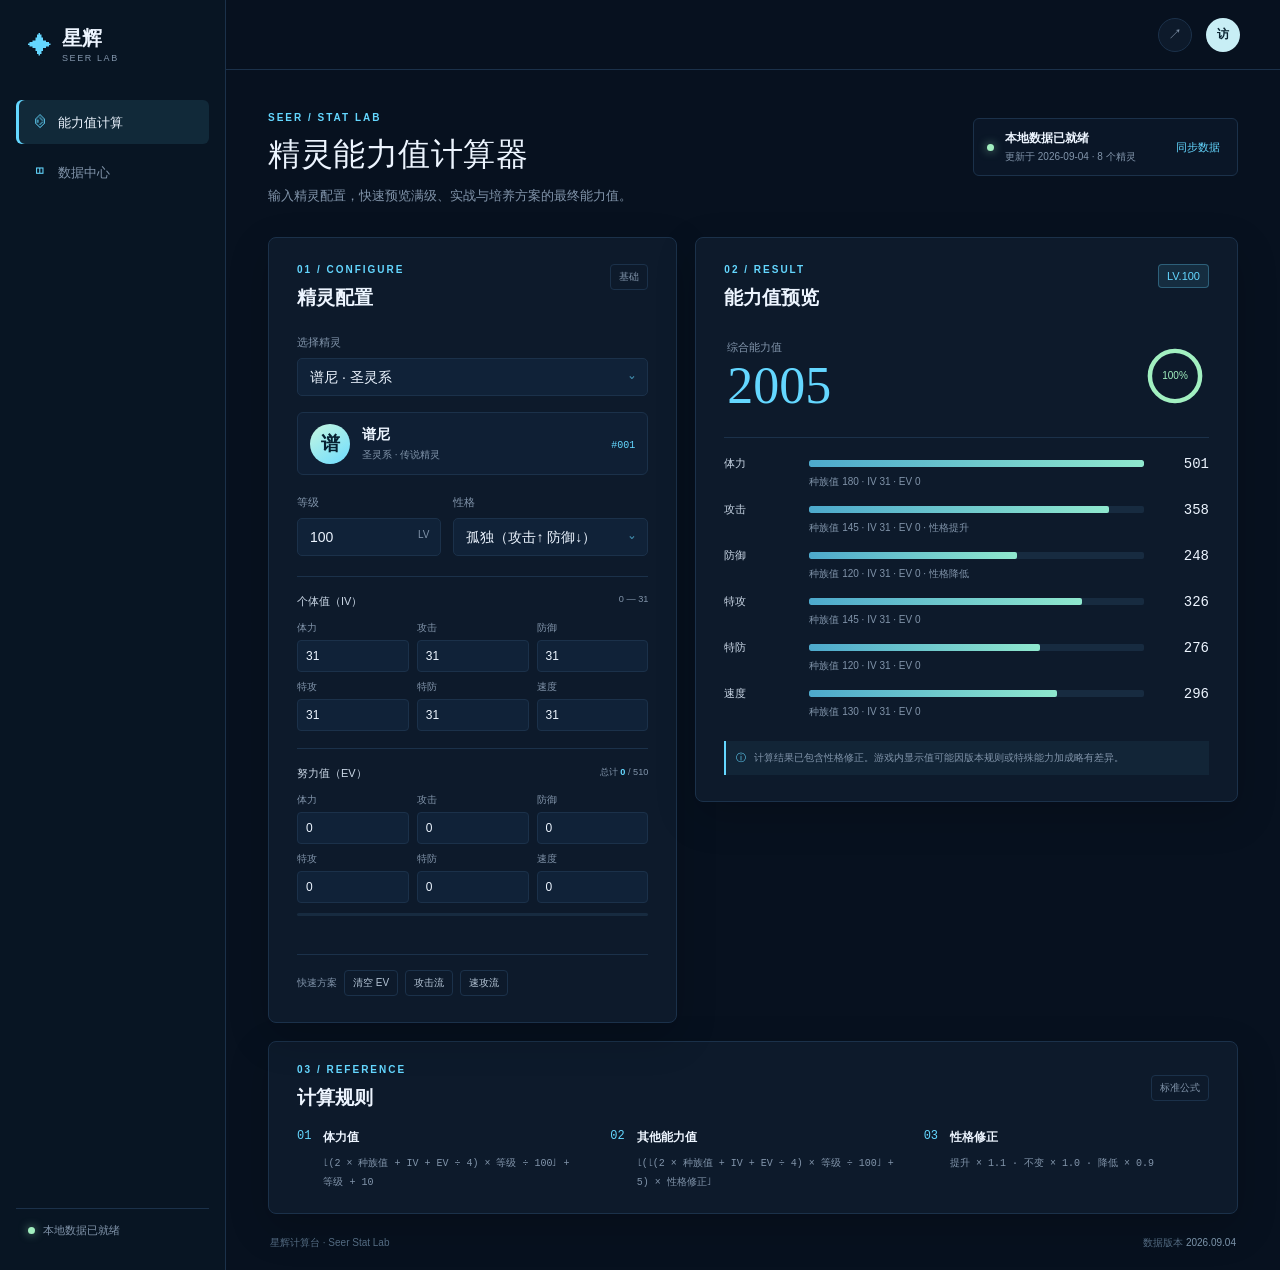
==== android/app/src/main/assets/index.html @ a3d798e8 "feat: add Seer stat calculator web and Android shell" ====
<!doctype html>
<html lang="zh-CN">
<head>
  <meta charset="utf-8">
  <meta name="viewport" content="width=device-width, initial-scale=1, viewport-fit=cover">
  <meta name="theme-color" content="#07111f">
  <meta name="description" content="赛尔号精灵能力值计算器">
  <title>星辉计算台 · 赛尔号能力值</title>
  <link rel="stylesheet" href="styles.css">
</head>
<body>
  <div class="app-shell">
    <aside class="sidebar">
      <div class="brand-mark"><span>✦</span><div><strong>星辉</strong><small>SEER LAB</small></div></div>
      <nav aria-label="主导航">
        <button class="nav-item active" type="button"><span class="nav-icon">⌬</span>能力值计算</button>
        <button class="nav-item" type="button" id="navData"><span class="nav-icon">◫</span>数据中心</button>
      </nav>
      <div class="sidebar-foot"><span class="status-dot"></span><span id="sideDataStatus">本地数据已就绪</span></div>
    </aside>

    <main class="main-content">
      <header class="topbar">
        <div class="mobile-brand"><span>✦</span>星辉计算台</div>
        <div class="topbar-actions"><button class="icon-button" id="copyLink" type="button" title="复制当前配置链接" aria-label="复制当前配置链接">↗</button><button class="avatar" type="button" title="访客">访</button></div>
      </header>

      <div class="content-wrap">
        <section class="intro-row">
          <div><p class="eyebrow">SEER / STAT LAB</p><h1>精灵能力值计算器</h1><p class="intro-copy">输入精灵配置，快速预览满级、实战与培养方案的最终能力值。</p></div>
          <div class="data-status"><span class="status-dot"></span><div><strong id="dataStatus">数据加载中</strong><small id="dataUpdated">正在读取本地数据</small></div><button id="syncData" class="text-button" type="button">同步数据</button></div>
        </section>

        <section class="workspace-grid">
          <form class="panel setup-panel" id="setupForm">
            <div class="panel-heading"><div><p class="section-kicker">01 / CONFIGURE</p><h2>精灵配置</h2></div><span class="panel-index">基础</span></div>
            <label class="field-label" for="speciesSelect">选择精灵</label>
            <div class="select-wrap"><select id="speciesSelect" aria-label="选择精灵"></select></div>
            <div class="species-preview"><div class="species-orb" id="speciesOrb">谱</div><div><strong id="speciesName">谱尼</strong><span id="speciesType">圣灵系 · 传说精灵</span></div><span class="species-id" id="speciesId">#001</span></div>
            <div class="field-grid two-col"><div><label class="field-label" for="levelInput">等级</label><div class="number-field"><input id="levelInput" type="number" min="1" max="100" value="100"><span>LV</span></div></div><div><label class="field-label" for="natureSelect">性格</label><div class="select-wrap"><select id="natureSelect"></select></div></div></div>
            <div class="field-heading"><span>个体值（IV）</span><small>0 — 31</small></div>
            <div class="compact-grid" id="ivFields"></div>
            <div class="field-heading"><span>努力值（EV）</span><small>总计 <b id="evTotal">0</b> / 510</small></div>
            <div class="compact-grid" id="evFields"></div>
            <div class="ev-meter"><span id="evMeterFill"></span></div>
            <div class="validation" id="validation" role="status"></div>
            <div class="preset-row"><span>快速方案</span><button type="button" data-preset="reset">清空 EV</button><button type="button" data-preset="attack">攻击流</button><button type="button" data-preset="speed">速攻流</button></div>
          </form>

          <section class="panel result-panel" aria-live="polite">
            <div class="panel-heading"><div><p class="section-kicker">02 / RESULT</p><h2>能力值预览</h2></div><span class="level-badge" id="resultLevel">LV.100</span></div>
            <div class="hero-stat"><div><span class="muted-label">综合能力值</span><div class="hero-number" id="totalStat">0</div></div><div class="hero-ring"><svg viewBox="0 0 42 42"><circle class="ring-bg" cx="21" cy="21" r="17"></circle><circle class="ring-value" id="ringValue" cx="21" cy="21" r="17"></circle></svg><span id="ringPercent">0%</span></div></div>
            <div class="stat-list" id="statList"></div>
            <div class="result-note"><span>ⓘ</span><p>计算结果已包含性格修正。游戏内显示值可能因版本规则或特殊能力加成略有差异。</p></div>
          </section>
        </section>

        <section class="panel formula-panel"><div class="formula-title"><div><p class="section-kicker">03 / REFERENCE</p><h2>计算规则</h2></div><span>标准公式</span></div><div class="formula-grid"><div class="formula-item"><span class="formula-num">01</span><div><strong>体力值</strong><code>⌊(2 × 种族值 + IV + EV ÷ 4) × 等级 ÷ 100⌋ + 等级 + 10</code></div></div><div class="formula-item"><span class="formula-num">02</span><div><strong>其他能力值</strong><code>⌊(⌊(2 × 种族值 + IV + EV ÷ 4) × 等级 ÷ 100⌋ + 5) × 性格修正⌋</code></div></div><div class="formula-item"><span class="formula-num">03</span><div><strong>性格修正</strong><code>提升 × 1.1 · 不变 × 1.0 · 降低 × 0.9</code></div></div></div></section>
        <footer><span>星辉计算台 · Seer Stat Lab</span><span>数据版本 <b id="footerVersion">—</b></span></footer>
      </div>
    </main>
  </div>
  <script src="app.js"></script>
</body>
</html>
---- android/app/src/main/assets/styles.css ----
:root{--bg:#07111f;--surface:#0d1a2b;--surface-2:#102238;--line:#1b314a;--text:#edf5ff;--muted:#8194aa;--accent:#64d7ff;--accent-2:#a2f0c0;--warning:#ffd37b;--danger:#ff9b9b;--radius:8px;--shadow:0 14px 40px rgba(0,0,0,.18)}
*{box-sizing:border-box}body{margin:0;background:var(--bg);color:var(--text);font-family:"Segoe UI","Microsoft YaHei",sans-serif;font-size:14px;letter-spacing:0}button,input,select{font:inherit}button{cursor:pointer}button:focus-visible,input:focus-visible,select:focus-visible{outline:2px solid var(--accent);outline-offset:2px}.app-shell{min-height:100vh;display:flex}.sidebar{width:226px;border-right:1px solid var(--line);padding:28px 16px 20px;display:flex;flex-direction:column;background:#081523}.brand-mark{display:flex;align-items:center;gap:10px;padding:0 12px 34px}.brand-mark>span,.mobile-brand>span{font-size:24px;color:var(--accent)}.brand-mark strong{font-family:Georgia,serif;font-size:20px;display:block;line-height:1}.brand-mark small{font-size:9px;letter-spacing:1.6px;color:var(--muted);display:block;margin-top:5px}.nav-item{width:100%;height:44px;text-align:left;color:var(--muted);background:transparent;border:0;border-radius:6px;padding:0 12px;margin:3px 0;font-size:13px}.nav-item.active{background:rgba(100,215,255,.1);color:var(--text);box-shadow:inset 3px 0 var(--accent)}.nav-icon{display:inline-grid;place-items:center;width:22px;color:var(--accent);font-size:17px;margin-right:8px}.sidebar-foot{margin-top:auto;padding:14px 12px;border-top:1px solid var(--line);font-size:11px;color:var(--muted);display:flex;align-items:center;gap:8px}.status-dot{width:7px;height:7px;border-radius:50%;background:var(--accent-2);display:inline-block;box-shadow:0 0 10px rgba(162,240,192,.65)}.main-content{flex:1;min-width:0}.topbar{height:70px;border-bottom:1px solid var(--line);display:flex;align-items:center;justify-content:flex-end;padding:0 40px}.mobile-brand{display:none}.topbar-actions{display:flex;align-items:center;gap:14px}.icon-button,.avatar{border:1px solid var(--line);background:var(--surface);color:var(--muted);width:34px;height:34px;border-radius:50%}.avatar{background:#c8eef5;color:#0b2432;border:0;font-size:12px;font-weight:700}.content-wrap{max-width:1220px;margin:0 auto;padding:42px 42px 22px}.intro-row{display:flex;align-items:flex-start;justify-content:space-between;gap:24px;margin-bottom:32px}.eyebrow,.section-kicker{color:var(--accent);font-size:10px;letter-spacing:2px;margin:0 0 10px;font-weight:700}.intro-row h1{font-family:Georgia,"Microsoft YaHei",serif;font-weight:500;font-size:32px;letter-spacing:.5px;margin:0}.intro-copy{margin:10px 0 0;color:var(--muted);font-size:13px}.data-status{margin-top:6px;display:flex;align-items:center;gap:11px;border:1px solid var(--line);background:rgba(13,26,43,.65);padding:11px 13px;border-radius:6px;min-width:265px}.data-status>div{display:flex;flex-direction:column;gap:3px;flex:1}.data-status strong{font-size:12px}.data-status small{color:var(--muted);font-size:10px}.text-button{border:0;background:transparent;color:var(--accent);font-size:11px;padding:4px}.workspace-grid{display:grid;grid-template-columns:minmax(360px, .86fr) minmax(460px,1.14fr);gap:18px;align-items:start}.panel{background:var(--surface);border:1px solid var(--line);border-radius:var(--radius);box-shadow:var(--shadow)}.setup-panel,.result-panel{padding:26px 28px}.panel-heading,.formula-title{display:flex;justify-content:space-between;align-items:flex-start;margin-bottom:24px}.panel-heading h2,.formula-title h2{margin:0;font-size:19px;font-weight:600}.panel-index,.formula-title>span{font-size:10px;color:var(--muted);border:1px solid var(--line);padding:5px 8px;border-radius:4px}.level-badge{background:rgba(100,215,255,.1);color:var(--accent);border:1px solid rgba(100,215,255,.3);padding:5px 8px;border-radius:4px;font-size:11px}.field-label{display:block;color:var(--muted);font-size:11px;margin:0 0 8px}.select-wrap{position:relative}.select-wrap:after{content:"⌄";position:absolute;right:13px;top:8px;color:var(--accent);pointer-events:none}.select-wrap select,.number-field input{width:100%;height:38px;background:var(--surface-2);border:1px solid var(--line);border-radius:5px;color:var(--text);padding:0 12px;appearance:none}.species-preview{height:63px;display:flex;align-items:center;gap:12px;margin:16px 0 20px;padding:10px 12px;background:rgba(16,34,56,.7);border:1px solid var(--line);border-radius:6px}.species-orb{width:40px;height:40px;display:grid;place-items:center;border-radius:50%;color:#062031;background:linear-gradient(145deg,#c5f7e0,#6edcff);font-family:Georgia,serif;font-size:19px;font-weight:700}.species-preview strong{display:block;font-size:14px}.species-preview span{display:block;color:var(--muted);font-size:10px;margin-top:4px}.species-id{margin-left:auto!important;color:var(--accent)!important;font-family:monospace;font-size:10px!important}.field-grid{display:grid;gap:12px}.two-col{grid-template-columns:1fr 1.35fr;margin-bottom:20px}.number-field{position:relative}.number-field input{padding-right:38px}.number-field span{position:absolute;right:12px;top:11px;font-size:10px;color:var(--muted)}.field-heading{border-top:1px solid var(--line);padding-top:17px;margin-top:3px;margin-bottom:12px;display:flex;justify-content:space-between;color:#cbd8e7;font-size:11px}.field-heading small{color:var(--muted)}.field-heading b{color:var(--accent)}.compact-grid{display:grid;grid-template-columns:repeat(3,1fr);gap:8px;margin-bottom:17px}.compact-field{position:relative}.compact-field label{display:block;color:var(--muted);font-size:10px;margin-bottom:5px}.compact-field input{width:100%;height:32px;background:var(--surface-2);border:1px solid var(--line);border-radius:4px;color:var(--text);padding:0 8px;font-size:12px}.ev-meter{height:3px;background:#172b40;border-radius:2px;margin:-7px 0 14px}.ev-meter span{display:block;height:100%;width:0;background:var(--accent);border-radius:2px;transition:width .2s}.validation{min-height:16px;color:var(--danger);font-size:10px;margin-bottom:8px}.preset-row{border-top:1px solid var(--line);padding-top:15px;display:flex;align-items:center;gap:7px;flex-wrap:wrap;color:var(--muted);font-size:10px}.preset-row button{border:1px solid var(--line);color:#b5c5d6;background:transparent;border-radius:4px;padding:5px 8px;font-size:10px}.preset-row button:hover{border-color:var(--accent);color:var(--accent)}.hero-stat{display:flex;align-items:center;justify-content:space-between;border-bottom:1px solid var(--line);padding:3px 3px 23px;margin-bottom:18px}.muted-label{color:var(--muted);font-size:11px}.hero-number{font-family:Georgia,serif;font-size:52px;line-height:1.05;color:var(--accent);margin-top:4px}.hero-ring{width:62px;height:62px;position:relative}.hero-ring svg{width:100%;height:100%;transform:rotate(-90deg)}.hero-ring circle{fill:none;stroke-width:3}.ring-bg{stroke:#1b314a}.ring-value{stroke:var(--accent-2);stroke-linecap:round;stroke-dasharray:107;stroke-dashoffset:107;transition:stroke-dashoffset .35s}.hero-ring span{position:absolute;inset:0;display:grid;place-items:center;color:var(--accent-2);font-size:10px}.stat-list{display:grid;gap:13px}.stat-row{display:grid;grid-template-columns:74px 1fr 54px;align-items:center;gap:11px}.stat-label{font-size:11px;color:#cad7e6}.stat-track{height:7px;border-radius:2px;background:#172b40;overflow:hidden}.stat-fill{height:100%;width:0;border-radius:2px;background:linear-gradient(90deg,#4da9cc,#8fe8ce);transition:width .3s}.stat-value{text-align:right;font-family:monospace;color:var(--text);font-size:14px}.stat-meta{grid-column:2/4;color:var(--muted);font-size:10px;margin-top:-8px}.result-note{display:flex;gap:8px;margin-top:22px;background:rgba(100,215,255,.06);border-left:2px solid var(--accent);padding:9px 10px;color:var(--muted);font-size:10px;line-height:1.6}.result-note p{margin:0}.result-note>span{color:var(--accent)}.formula-panel{margin-top:18px;padding:22px 28px}.formula-title{margin-bottom:18px;align-items:center}.formula-grid{display:grid;grid-template-columns:repeat(3,1fr);gap:28px}.formula-item{display:flex;gap:12px}.formula-num{font-family:monospace;color:var(--accent);font-size:12px}.formula-item strong{font-size:12px;display:block;margin-bottom:7px}.formula-item code{color:var(--muted);font-size:10px;line-height:1.7;word-break:break-word;font-family:monospace}footer{display:flex;justify-content:space-between;color:#536a81;font-size:10px;padding:22px 2px 0}footer b{color:#7c94aa;font-weight:400}.mobile-brand{font-size:14px;font-weight:600;align-items:center;gap:7px}.mobile-brand>span{font-size:18px}
@media (max-width:900px){.sidebar{width:190px}.content-wrap{padding:32px 24px}.workspace-grid{grid-template-columns:1fr}.formula-grid{grid-template-columns:1fr 1fr}.formula-item:last-child{grid-column:1/-1}}
@media (max-width:620px){.sidebar{display:none}.topbar{height:58px;padding:0 18px;justify-content:space-between}.mobile-brand{display:flex}.content-wrap{padding:25px 15px 18px}.intro-row{display:block;margin-bottom:22px}.intro-row h1{font-size:27px}.data-status{margin-top:20px;min-width:0}.workspace-grid{display:block}.setup-panel,.result-panel{padding:21px 18px}.result-panel{margin-top:14px}.hero-number{font-size:46px}.formula-panel{padding:20px 18px}.formula-grid{grid-template-columns:1fr;gap:17px}.formula-item:last-child{grid-column:auto}footer{padding-top:18px}.compact-grid{gap:6px}}
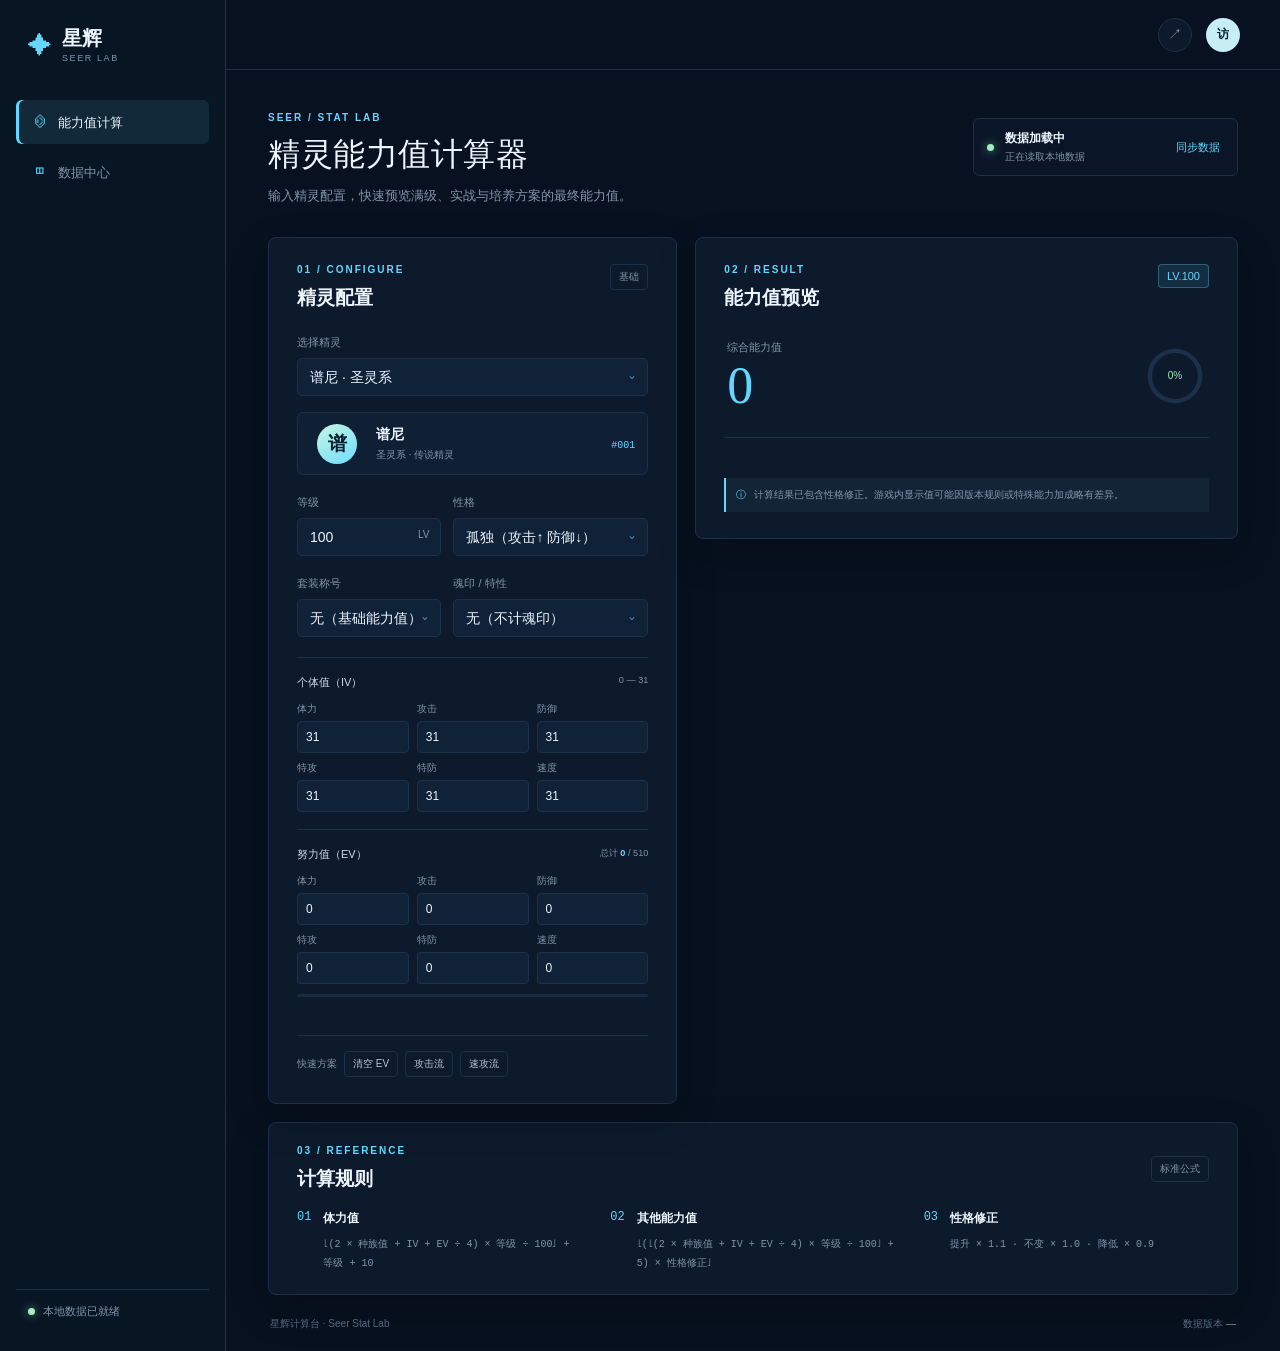
==== commit 577fb0df: "feat: add species search pvp modifiers and image preview" ====
--- a/android/app/src/main/assets/index.html
+++ b/android/app/src/main/assets/index.html
@@ -36,8 +36,9 @@
             <div class="panel-heading"><div><p class="section-kicker">01 / CONFIGURE</p><h2>精灵配置</h2></div><span class="panel-index">基础</span></div>
             <label class="field-label" for="speciesSelect">选择精灵</label>
             <div class="select-wrap"><select id="speciesSelect" aria-label="选择精灵"></select></div>
-            <div class="species-preview"><div class="species-orb" id="speciesOrb">谱</div><div><strong id="speciesName">谱尼</strong><span id="speciesType">圣灵系 · 传说精灵</span></div><span class="species-id" id="speciesId">#001</span></div>
+            <div class="species-preview"><div class="species-figure"><img id="speciesImage" alt="精灵形象" loading="lazy"><div class="species-orb" id="speciesOrb">谱</div></div><div><strong id="speciesName">谱尼</strong><span id="speciesType">圣灵系 · 传说精灵</span></div><span class="species-id" id="speciesId">#001</span></div>
             <div class="field-grid two-col"><div><label class="field-label" for="levelInput">等级</label><div class="number-field"><input id="levelInput" type="number" min="1" max="100" value="100"><span>LV</span></div></div><div><label class="field-label" for="natureSelect">性格</label><div class="select-wrap"><select id="natureSelect"></select></div></div></div>
+            <div class="field-grid two-col effects-grid"><div><label class="field-label" for="titleSelect">套装称号</label><div class="select-wrap"><select id="titleSelect"></select></div></div><div><label class="field-label" for="soulmarkSelect">魂印 / 特性</label><div class="select-wrap"><select id="soulmarkSelect"></select></div></div></div>
             <div class="field-heading"><span>个体值（IV）</span><small>0 — 31</small></div>
             <div class="compact-grid" id="ivFields"></div>
             <div class="field-heading"><span>努力值（EV）</span><small>总计 <b id="evTotal">0</b> / 510</small></div>
--- a/android/app/src/main/assets/styles.css
+++ b/android/app/src/main/assets/styles.css
@@ -2,3 +2,4 @@
 *{box-sizing:border-box}body{margin:0;background:var(--bg);color:var(--text);font-family:"Segoe UI","Microsoft YaHei",sans-serif;font-size:14px;letter-spacing:0}button,input,select{font:inherit}button{cursor:pointer}button:focus-visible,input:focus-visible,select:focus-visible{outline:2px solid var(--accent);outline-offset:2px}.app-shell{min-height:100vh;display:flex}.sidebar{width:226px;border-right:1px solid var(--line);padding:28px 16px 20px;display:flex;flex-direction:column;background:#081523}.brand-mark{display:flex;align-items:center;gap:10px;padding:0 12px 34px}.brand-mark>span,.mobile-brand>span{font-size:24px;color:var(--accent)}.brand-mark strong{font-family:Georgia,serif;font-size:20px;display:block;line-height:1}.brand-mark small{font-size:9px;letter-spacing:1.6px;color:var(--muted);display:block;margin-top:5px}.nav-item{width:100%;height:44px;text-align:left;color:var(--muted);background:transparent;border:0;border-radius:6px;padding:0 12px;margin:3px 0;font-size:13px}.nav-item.active{background:rgba(100,215,255,.1);color:var(--text);box-shadow:inset 3px 0 var(--accent)}.nav-icon{display:inline-grid;place-items:center;width:22px;color:var(--accent);font-size:17px;margin-right:8px}.sidebar-foot{margin-top:auto;padding:14px 12px;border-top:1px solid var(--line);font-size:11px;color:var(--muted);display:flex;align-items:center;gap:8px}.status-dot{width:7px;height:7px;border-radius:50%;background:var(--accent-2);display:inline-block;box-shadow:0 0 10px rgba(162,240,192,.65)}.main-content{flex:1;min-width:0}.topbar{height:70px;border-bottom:1px solid var(--line);display:flex;align-items:center;justify-content:flex-end;padding:0 40px}.mobile-brand{display:none}.topbar-actions{display:flex;align-items:center;gap:14px}.icon-button,.avatar{border:1px solid var(--line);background:var(--surface);color:var(--muted);width:34px;height:34px;border-radius:50%}.avatar{background:#c8eef5;color:#0b2432;border:0;font-size:12px;font-weight:700}.content-wrap{max-width:1220px;margin:0 auto;padding:42px 42px 22px}.intro-row{display:flex;align-items:flex-start;justify-content:space-between;gap:24px;margin-bottom:32px}.eyebrow,.section-kicker{color:var(--accent);font-size:10px;letter-spacing:2px;margin:0 0 10px;font-weight:700}.intro-row h1{font-family:Georgia,"Microsoft YaHei",serif;font-weight:500;font-size:32px;letter-spacing:.5px;margin:0}.intro-copy{margin:10px 0 0;color:var(--muted);font-size:13px}.data-status{margin-top:6px;display:flex;align-items:center;gap:11px;border:1px solid var(--line);background:rgba(13,26,43,.65);padding:11px 13px;border-radius:6px;min-width:265px}.data-status>div{display:flex;flex-direction:column;gap:3px;flex:1}.data-status strong{font-size:12px}.data-status small{color:var(--muted);font-size:10px}.text-button{border:0;background:transparent;color:var(--accent);font-size:11px;padding:4px}.workspace-grid{display:grid;grid-template-columns:minmax(360px, .86fr) minmax(460px,1.14fr);gap:18px;align-items:start}.panel{background:var(--surface);border:1px solid var(--line);border-radius:var(--radius);box-shadow:var(--shadow)}.setup-panel,.result-panel{padding:26px 28px}.panel-heading,.formula-title{display:flex;justify-content:space-between;align-items:flex-start;margin-bottom:24px}.panel-heading h2,.formula-title h2{margin:0;font-size:19px;font-weight:600}.panel-index,.formula-title>span{font-size:10px;color:var(--muted);border:1px solid var(--line);padding:5px 8px;border-radius:4px}.level-badge{background:rgba(100,215,255,.1);color:var(--accent);border:1px solid rgba(100,215,255,.3);padding:5px 8px;border-radius:4px;font-size:11px}.field-label{display:block;color:var(--muted);font-size:11px;margin:0 0 8px}.select-wrap{position:relative}.select-wrap:after{content:"⌄";position:absolute;right:13px;top:8px;color:var(--accent);pointer-events:none}.select-wrap select,.number-field input{width:100%;height:38px;background:var(--surface-2);border:1px solid var(--line);border-radius:5px;color:var(--text);padding:0 12px;appearance:none}.species-preview{height:63px;display:flex;align-items:center;gap:12px;margin:16px 0 20px;padding:10px 12px;background:rgba(16,34,56,.7);border:1px solid var(--line);border-radius:6px}.species-orb{width:40px;height:40px;display:grid;place-items:center;border-radius:50%;color:#062031;background:linear-gradient(145deg,#c5f7e0,#6edcff);font-family:Georgia,serif;font-size:19px;font-weight:700}.species-preview strong{display:block;font-size:14px}.species-preview span{display:block;color:var(--muted);font-size:10px;margin-top:4px}.species-id{margin-left:auto!important;color:var(--accent)!important;font-family:monospace;font-size:10px!important}.field-grid{display:grid;gap:12px}.two-col{grid-template-columns:1fr 1.35fr;margin-bottom:20px}.number-field{position:relative}.number-field input{padding-right:38px}.number-field span{position:absolute;right:12px;top:11px;font-size:10px;color:var(--muted)}.field-heading{border-top:1px solid var(--line);padding-top:17px;margin-top:3px;margin-bottom:12px;display:flex;justify-content:space-between;color:#cbd8e7;font-size:11px}.field-heading small{color:var(--muted)}.field-heading b{color:var(--accent)}.compact-grid{display:grid;grid-template-columns:repeat(3,1fr);gap:8px;margin-bottom:17px}.compact-field{position:relative}.compact-field label{display:block;color:var(--muted);font-size:10px;margin-bottom:5px}.compact-field input{width:100%;height:32px;background:var(--surface-2);border:1px solid var(--line);border-radius:4px;color:var(--text);padding:0 8px;font-size:12px}.ev-meter{height:3px;background:#172b40;border-radius:2px;margin:-7px 0 14px}.ev-meter span{display:block;height:100%;width:0;background:var(--accent);border-radius:2px;transition:width .2s}.validation{min-height:16px;color:var(--danger);font-size:10px;margin-bottom:8px}.preset-row{border-top:1px solid var(--line);padding-top:15px;display:flex;align-items:center;gap:7px;flex-wrap:wrap;color:var(--muted);font-size:10px}.preset-row button{border:1px solid var(--line);color:#b5c5d6;background:transparent;border-radius:4px;padding:5px 8px;font-size:10px}.preset-row button:hover{border-color:var(--accent);color:var(--accent)}.hero-stat{display:flex;align-items:center;justify-content:space-between;border-bottom:1px solid var(--line);padding:3px 3px 23px;margin-bottom:18px}.muted-label{color:var(--muted);font-size:11px}.hero-number{font-family:Georgia,serif;font-size:52px;line-height:1.05;color:var(--accent);margin-top:4px}.hero-ring{width:62px;height:62px;position:relative}.hero-ring svg{width:100%;height:100%;transform:rotate(-90deg)}.hero-ring circle{fill:none;stroke-width:3}.ring-bg{stroke:#1b314a}.ring-value{stroke:var(--accent-2);stroke-linecap:round;stroke-dasharray:107;stroke-dashoffset:107;transition:stroke-dashoffset .35s}.hero-ring span{position:absolute;inset:0;display:grid;place-items:center;color:var(--accent-2);font-size:10px}.stat-list{display:grid;gap:13px}.stat-row{display:grid;grid-template-columns:74px 1fr 54px;align-items:center;gap:11px}.stat-label{font-size:11px;color:#cad7e6}.stat-track{height:7px;border-radius:2px;background:#172b40;overflow:hidden}.stat-fill{height:100%;width:0;border-radius:2px;background:linear-gradient(90deg,#4da9cc,#8fe8ce);transition:width .3s}.stat-value{text-align:right;font-family:monospace;color:var(--text);font-size:14px}.stat-meta{grid-column:2/4;color:var(--muted);font-size:10px;margin-top:-8px}.result-note{display:flex;gap:8px;margin-top:22px;background:rgba(100,215,255,.06);border-left:2px solid var(--accent);padding:9px 10px;color:var(--muted);font-size:10px;line-height:1.6}.result-note p{margin:0}.result-note>span{color:var(--accent)}.formula-panel{margin-top:18px;padding:22px 28px}.formula-title{margin-bottom:18px;align-items:center}.formula-grid{display:grid;grid-template-columns:repeat(3,1fr);gap:28px}.formula-item{display:flex;gap:12px}.formula-num{font-family:monospace;color:var(--accent);font-size:12px}.formula-item strong{font-size:12px;display:block;margin-bottom:7px}.formula-item code{color:var(--muted);font-size:10px;line-height:1.7;word-break:break-word;font-family:monospace}footer{display:flex;justify-content:space-between;color:#536a81;font-size:10px;padding:22px 2px 0}footer b{color:#7c94aa;font-weight:400}.mobile-brand{font-size:14px;font-weight:600;align-items:center;gap:7px}.mobile-brand>span{font-size:18px}
 @media (max-width:900px){.sidebar{width:190px}.content-wrap{padding:32px 24px}.workspace-grid{grid-template-columns:1fr}.formula-grid{grid-template-columns:1fr 1fr}.formula-item:last-child{grid-column:1/-1}}
 @media (max-width:620px){.sidebar{display:none}.topbar{height:58px;padding:0 18px;justify-content:space-between}.mobile-brand{display:flex}.content-wrap{padding:25px 15px 18px}.intro-row{display:block;margin-bottom:22px}.intro-row h1{font-size:27px}.data-status{margin-top:20px;min-width:0}.workspace-grid{display:block}.setup-panel,.result-panel{padding:21px 18px}.result-panel{margin-top:14px}.hero-number{font-size:46px}.formula-panel{padding:20px 18px}.formula-grid{grid-template-columns:1fr;gap:17px}.formula-item:last-child{grid-column:auto}footer{padding-top:18px}.compact-grid{gap:6px}}
+.species-search{position:relative;margin-bottom:8px}.species-search input{width:100%;height:34px;background:var(--surface-2);border:1px solid var(--line);border-radius:5px;color:var(--text);padding:0 32px 0 10px;font-size:12px}.species-search span{position:absolute;right:11px;top:8px;color:var(--accent)}.species-figure{width:54px;height:54px;position:relative;display:grid;place-items:center}.species-figure img{width:54px;height:54px;object-fit:contain;display:none}.species-figure.has-image img{display:block}.species-figure.has-image .species-orb{display:none}.pvp-heading{border-top:1px solid var(--line);padding-top:15px;margin-top:3px;margin-bottom:10px;display:flex;justify-content:space-between;color:#cbd8e7;font-size:11px}.pvp-heading small{color:var(--muted);font-size:10px}.pvp-grid{display:grid;grid-template-columns:1fr 1fr;gap:8px;margin-bottom:16px}.pvp-grid label{display:flex;align-items:center;gap:7px;padding:8px;background:rgba(16,34,56,.7);border:1px solid var(--line);border-radius:4px;color:#b8c9db;font-size:10px}.pvp-grid input{accent-color:var(--accent)}
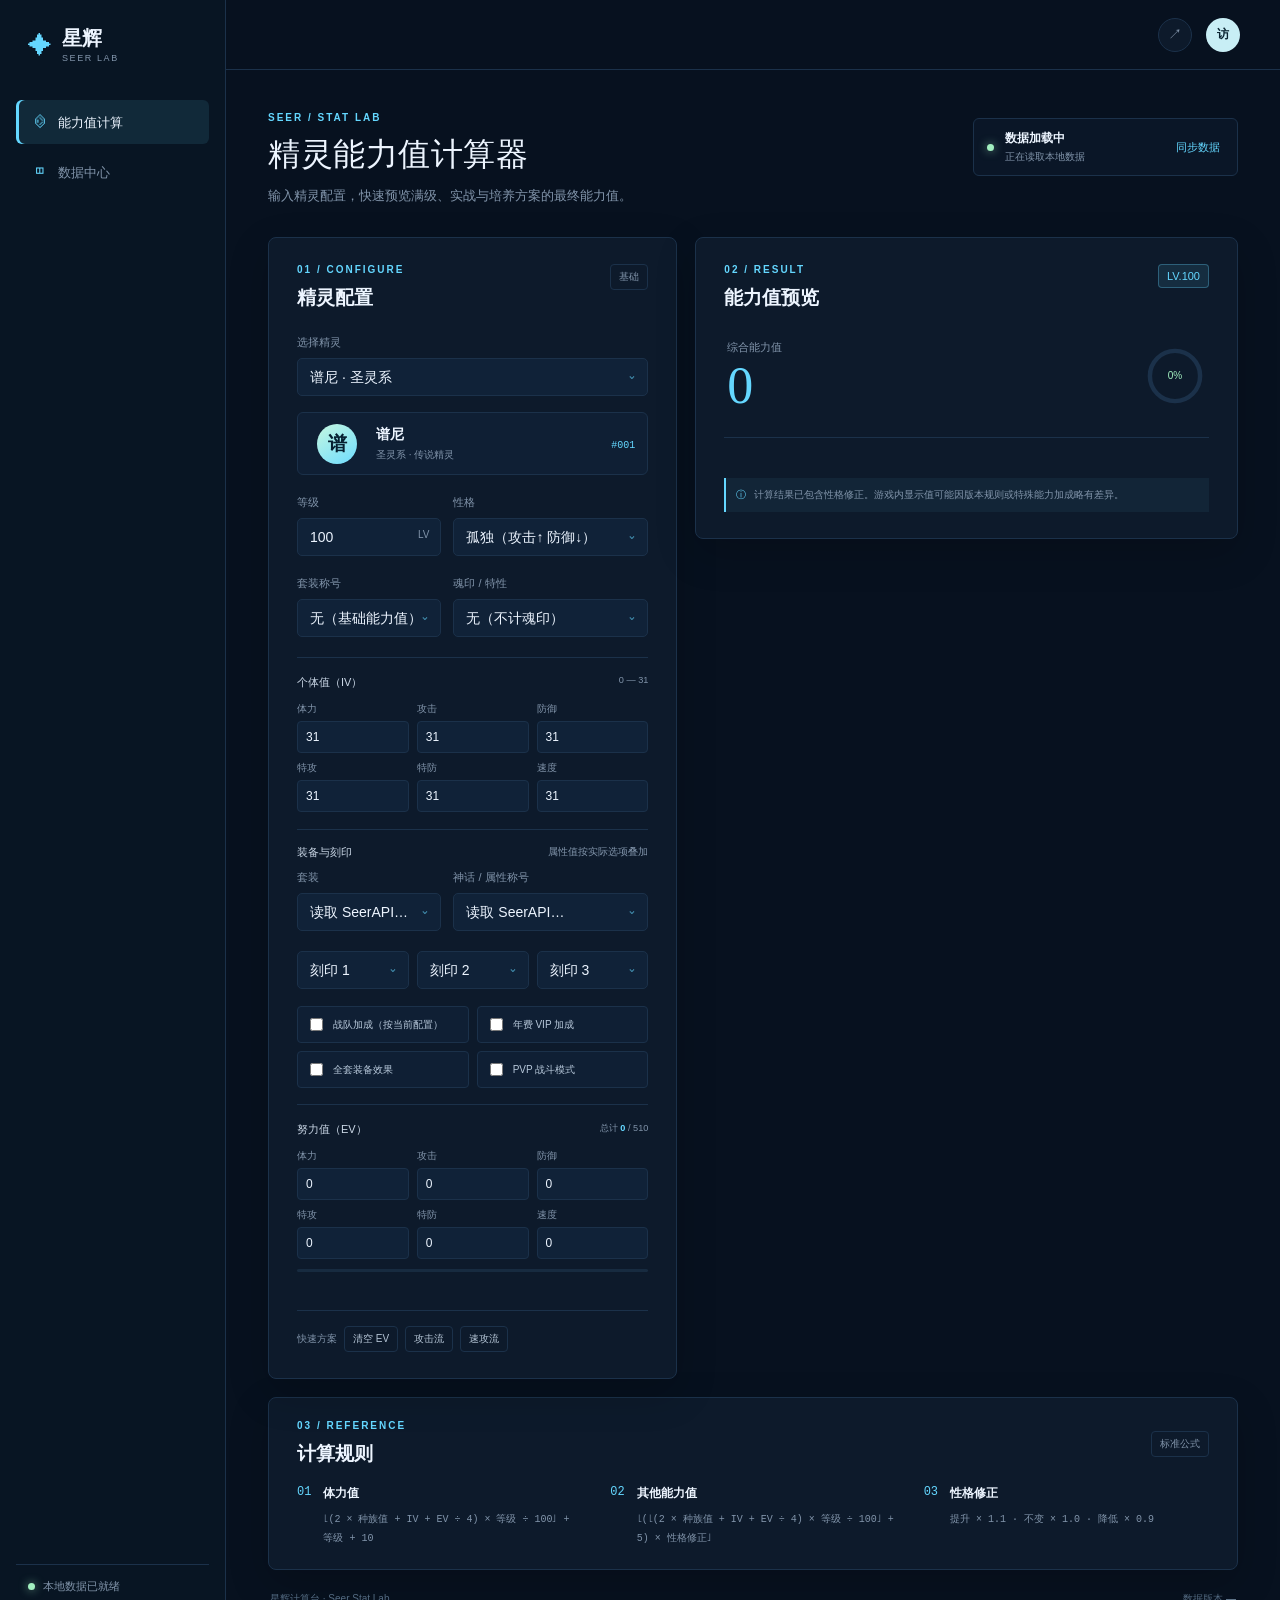
==== commit f9b1339f: "feat: add SeerAPI equipment titles and mintmark stats" ====
--- a/android/app/src/main/assets/index.html
+++ b/android/app/src/main/assets/index.html
@@ -40,7 +40,7 @@
             <div class="field-grid two-col"><div><label class="field-label" for="levelInput">等级</label><div class="number-field"><input id="levelInput" type="number" min="1" max="100" value="100"><span>LV</span></div></div><div><label class="field-label" for="natureSelect">性格</label><div class="select-wrap"><select id="natureSelect"></select></div></div></div>
             <div class="field-grid two-col effects-grid"><div><label class="field-label" for="titleSelect">套装称号</label><div class="select-wrap"><select id="titleSelect"></select></div></div><div><label class="field-label" for="soulmarkSelect">魂印 / 特性</label><div class="select-wrap"><select id="soulmarkSelect"></select></div></div></div>
             <div class="field-heading"><span>个体值（IV）</span><small>0 — 31</small></div>
-            <div class="compact-grid" id="ivFields"></div>
+            <div class="compact-grid" id="ivFields"></div>            <div class="pvp-heading"><span>装备与刻印</span><small>属性值按实际选项叠加</small></div><div class="field-grid two-col"><div><label class="field-label">套装</label><div class="select-wrap"><select id="suitSelect"><option value="">读取 SeerAPI…</option></select></div></div><div><label class="field-label">神话 / 属性称号</label><div class="select-wrap"><select id="officialTitleSelect"><option value="">读取 SeerAPI…</option></select></div></div></div><div class="compact-grid mark-grid"><div class="select-wrap"><select id="mark1"><option value="">刻印 1</option></select></div><div class="select-wrap"><select id="mark2"><option value="">刻印 2</option></select></div><div class="select-wrap"><select id="mark3"><option value="">刻印 3</option></select></div></div><div class="pvp-grid"><label><input id="teamBonus" type="checkbox"> 战队加成（按当前配置）</label><label><input id="vipBonus" type="checkbox"> 年费 VIP 加成</label><label><input id="gearBonus" type="checkbox"> 全套装备效果</label><label><input id="combatMode" type="checkbox"> PVP 战斗模式</label></div>
             <div class="field-heading"><span>努力值（EV）</span><small>总计 <b id="evTotal">0</b> / 510</small></div>
             <div class="compact-grid" id="evFields"></div>
             <div class="ev-meter"><span id="evMeterFill"></span></div>
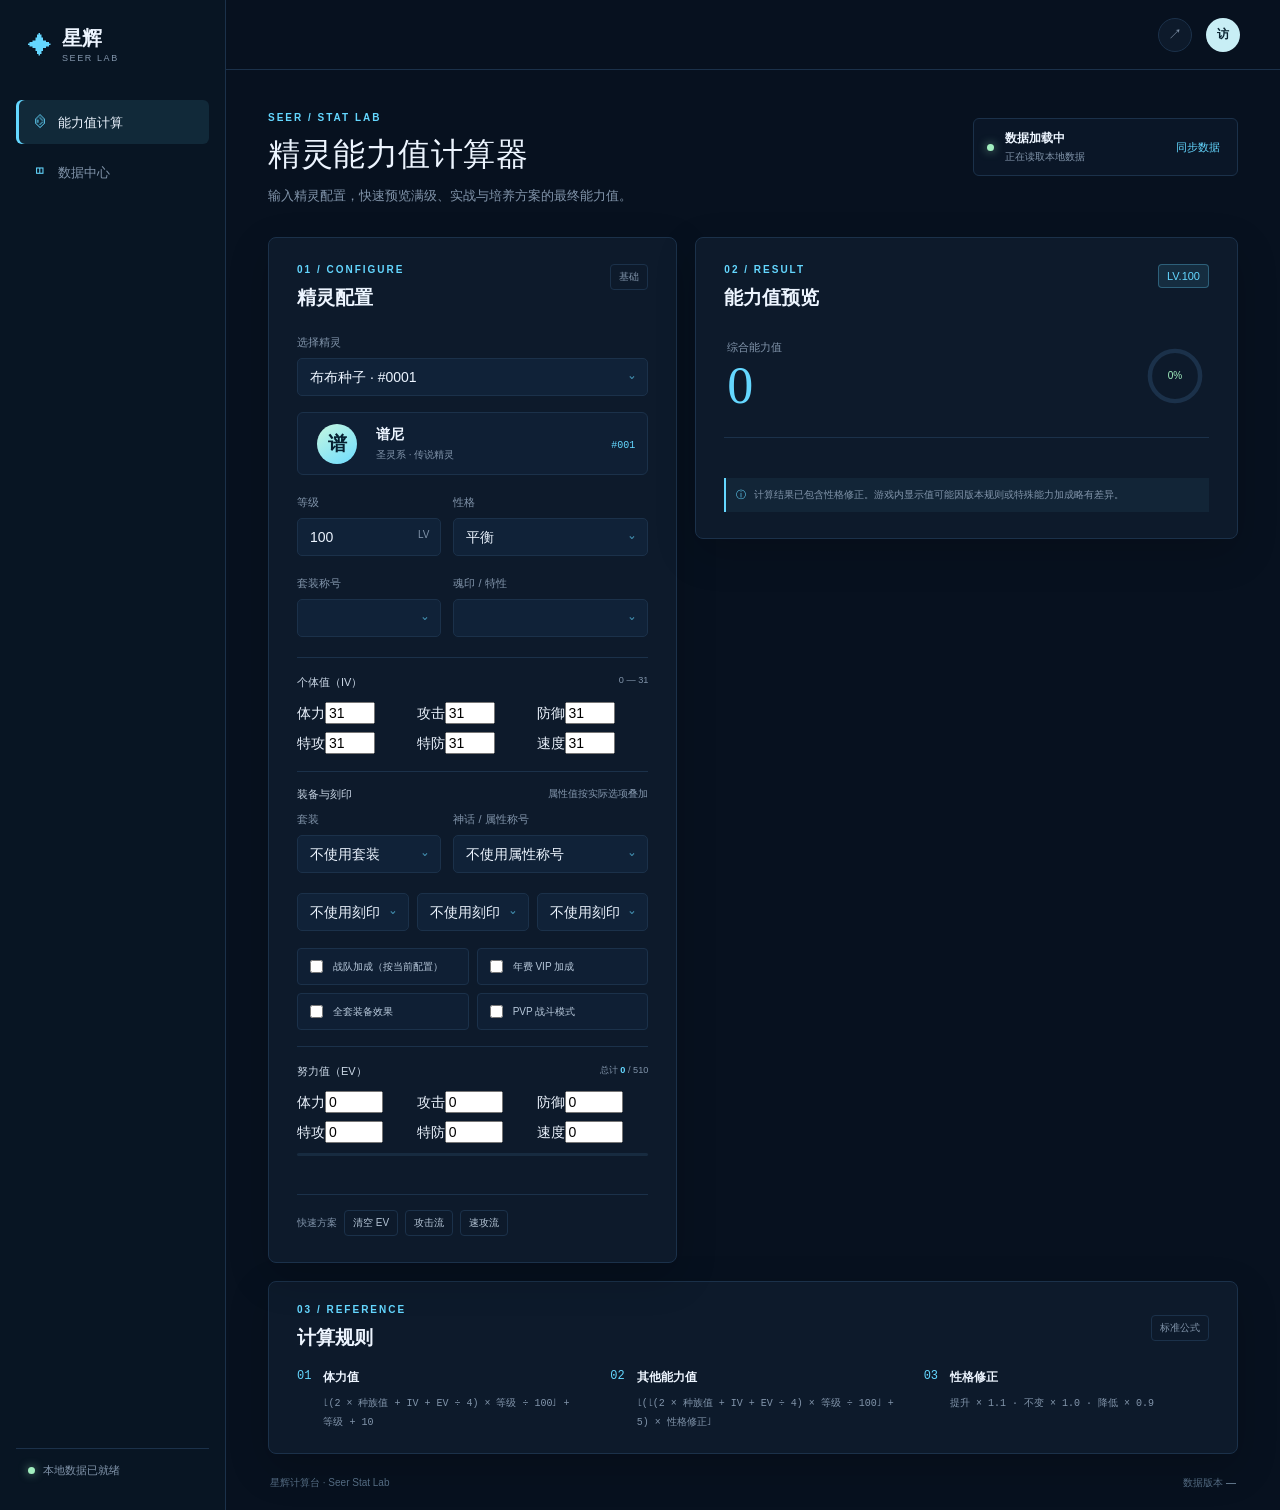
==== commit f3eb9c64: "refactor: rebuild calculator workflow around SeerAPI" ====
--- a/android/app/src/main/assets/index.html
+++ b/android/app/src/main/assets/index.html
@@ -61,6 +61,6 @@
       </div>
     </main>
   </div>
-  <script src="app.js"></script>
+  <script src="calculator-v2.js"></script>
 </body>
 </html>
